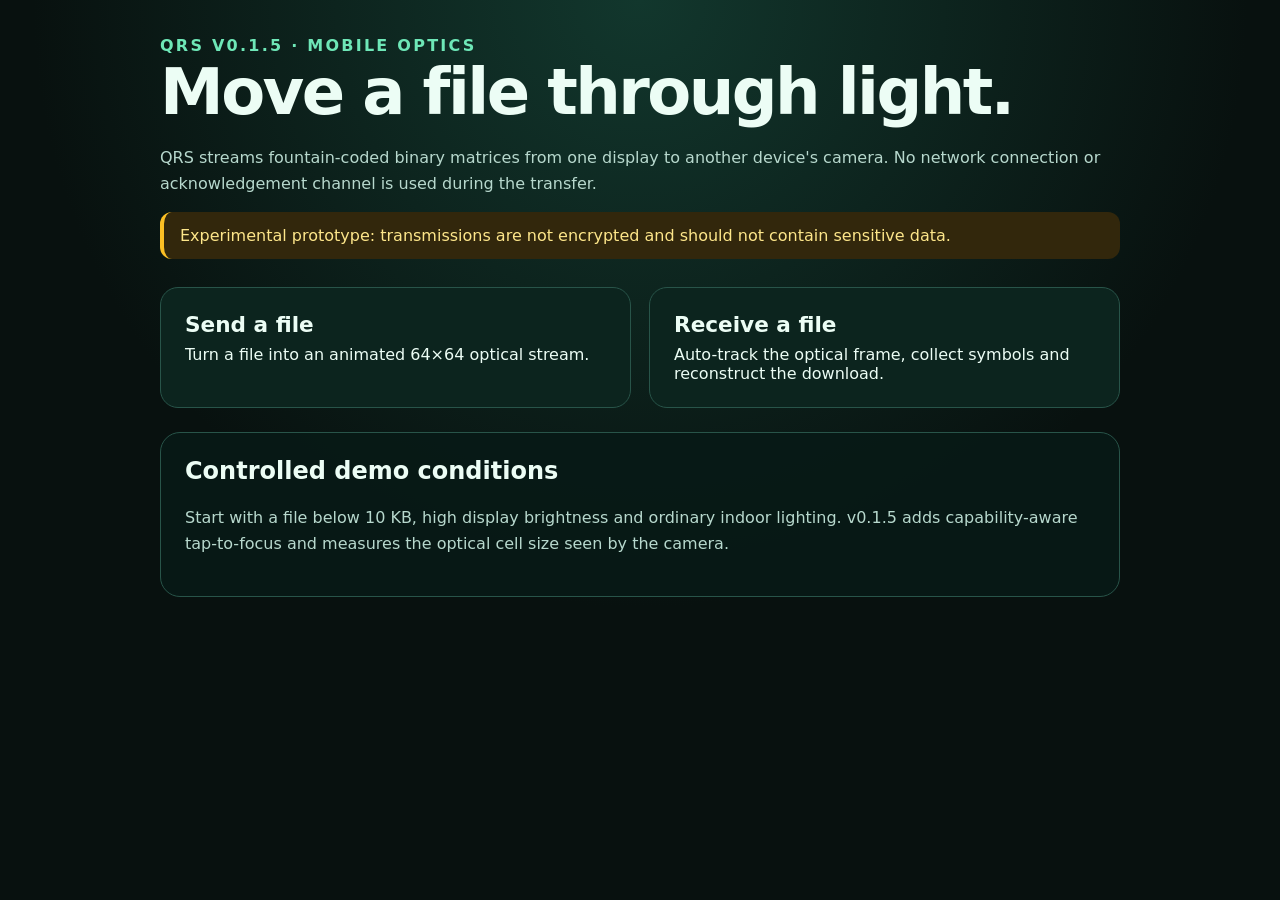
==== web/index.html @ 79ed8779 "Add mobile optics diagnostics and tap focus" ====
<!doctype html>
<html lang="en">
<head>
  <meta charset="utf-8">
  <meta name="viewport" content="width=device-width, initial-scale=1">
  <meta name="qrs-build" content="v0.1.5-mobile-optics-1">
  <title>QRS Optical Transfer</title>
  <link rel="stylesheet" href="styles.css?v=mobile-optics-1">
</head>
<body>
  <main>
    <div class="eyebrow">QRS v0.1.5 · Mobile Optics</div>
    <h1>Move a file through light.</h1>
    <p>QRS streams fountain-coded binary matrices from one display to another device's camera. No network connection or acknowledgement channel is used during the transfer.</p>
    <div class="status warning">Experimental prototype: transmissions are not encrypted and should not contain sensitive data.</div>
    <div class="grid">
      <a class="choice" href="send.html"><strong>Send a file</strong><span>Turn a file into an animated 64×64 optical stream.</span></a>
      <a class="choice" href="receive.html"><strong>Receive a file</strong><span>Auto-track the optical frame, collect symbols and reconstruct the download.</span></a>
    </div>
    <section class="panel">
      <h2>Controlled demo conditions</h2>
      <p>Start with a file below 10 KB, high display brightness and ordinary indoor lighting. v0.1.5 adds capability-aware tap-to-focus and measures the optical cell size seen by the camera.</p>
    </section>
  </main>
</body>
</html>
---- web/styles.css ----
:root {
  color-scheme: dark;
  font-family: Inter, ui-sans-serif, system-ui, sans-serif;
  background: #08110f;
  color: #ecfdf5;
}

* { box-sizing: border-box; }
body { margin: 0; min-height: 100vh; background: radial-gradient(circle at top, #12372d, #08110f 55%); }
main { width: min(960px, calc(100% - 32px)); margin: 0 auto; padding: 36px 0 56px; }
h1 { margin: 0 0 8px; font-size: clamp(2rem, 6vw, 4rem); letter-spacing: -0.04em; }
h2 { margin-top: 0; }
p { color: #b7d8cd; line-height: 1.6; }
a { color: inherit; }
.eyebrow { color: #6ee7b7; font-weight: 700; letter-spacing: 0.14em; text-transform: uppercase; }
.panel { margin-top: 24px; padding: 24px; border: 1px solid #285449; border-radius: 20px; background: rgba(7, 26, 22, 0.88); }
.actions { display: flex; flex-wrap: wrap; gap: 12px; margin-top: 20px; }
.button, button, input::file-selector-button {
  border: 0; border-radius: 999px; padding: 12px 18px; background: #6ee7b7; color: #06231a;
  font: inherit; font-weight: 800; text-decoration: none; cursor: pointer;
}
button.secondary, .button.secondary { background: #173d33; color: #d1fae5; }
button:disabled { opacity: 0.45; cursor: not-allowed; }
input[type="file"] { width: 100%; padding: 16px; border: 1px dashed #3a6e60; border-radius: 14px; color: #d1fae5; }
.controls { display: grid; grid-template-columns: repeat(auto-fit, minmax(190px, 1fr)); gap: 14px; margin-top: 16px; }
.controls label { display: grid; gap: 7px; color: #b7d8cd; font-weight: 700; }
select, input[type="range"] { width: 100%; }
.toggle span { display: flex; align-items: center; gap: 8px; min-height: 40px; color: #ecfdf5; }
.toggle input { width: 18px; height: 18px; accent-color: #6ee7b7; }
select { border: 1px solid #3a6e60; border-radius: 10px; padding: 10px; background: #102e27; color: #ecfdf5; font: inherit; }
output { color: #6ee7b7; font-variant-numeric: tabular-nums; }
.status { margin-top: 16px; padding: 14px 16px; border-radius: 12px; background: #102e27; color: #d1fae5; }
.warning { border-left: 4px solid #fbbf24; background: #32270c; color: #fde68a; }
.grid { display: grid; grid-template-columns: repeat(auto-fit, minmax(240px, 1fr)); gap: 18px; margin-top: 28px; }
.choice { display: block; padding: 24px; border: 1px solid #285449; border-radius: 18px; background: #0c241e; text-decoration: none; }
.choice:hover { border-color: #6ee7b7; transform: translateY(-2px); }
.choice strong { display: block; font-size: 1.35rem; margin-bottom: 8px; }
.matrix-shell { margin: 24px auto 0; width: min(100%, 760px); }
#matrix { width: 100%; aspect-ratio: 1; display: block; background: black; image-rendering: pixelated; }
.matrix-shell:fullscreen { width: 100vw; height: 100vh; margin: 0; background: #000; display: grid; place-items: center; }
.matrix-shell:fullscreen #matrix { width: min(100vw, 100vh); height: min(100vw, 100vh); }
#preview { width: 100%; display: block; border-radius: 14px; background: #020807; cursor: crosshair; touch-action: manipulation; }
.metrics { display: flex; flex-wrap: wrap; gap: 10px 22px; margin-top: 12px; color: #a7f3d0; font-variant-numeric: tabular-nums; }
progress { width: 100%; height: 14px; margin-top: 16px; accent-color: #6ee7b7; }
.back { display: inline-block; margin-bottom: 24px; color: #a7f3d0; }
.sr-only-video { position: absolute; width: 1px; height: 1px; opacity: 0; pointer-events: none; }
code { color: #a7f3d0; }
details { margin-top: 18px; color: #b7d8cd; }
summary { cursor: pointer; font-weight: 700; }
pre { white-space: pre-wrap; overflow-wrap: anywhere; padding: 12px; border-radius: 10px; background: #06110e; color: #a7f3d0; font-size: 0.82rem; line-height: 1.55; }
.advanced-controls { padding: 0 2px; }
.control-note { margin: 10px 0 0; font-size: 0.9rem; }

@media (max-width: 560px) {
  main { width: min(100% - 20px, 960px); padding-top: 22px; }
  .panel { padding: 16px; border-radius: 15px; }
}
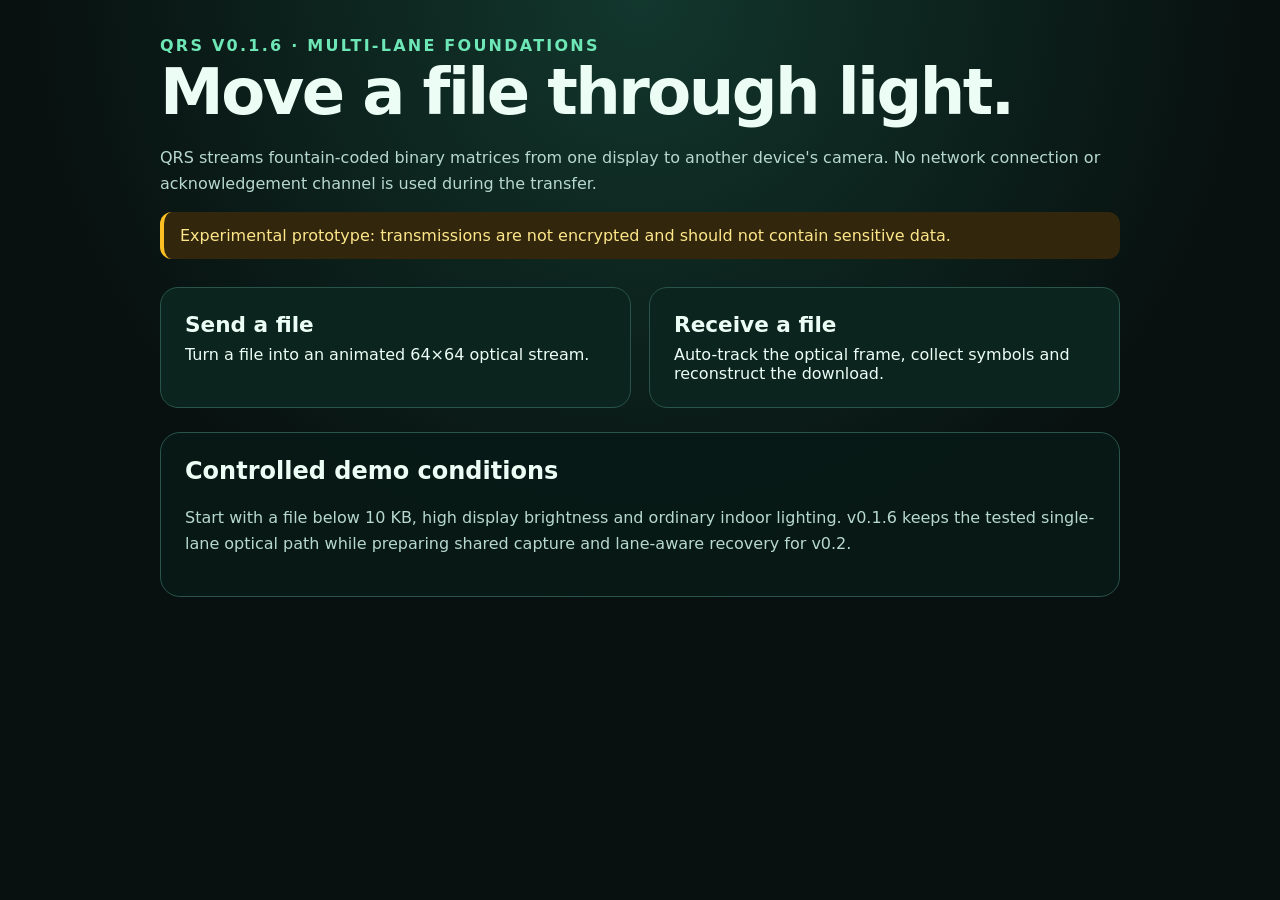
==== commit caea65f4: "Build v0.1.6 multi-lane foundations" ====
--- a/web/index.html
+++ b/web/index.html
@@ -3,13 +3,13 @@
 <head>
   <meta charset="utf-8">
   <meta name="viewport" content="width=device-width, initial-scale=1">
-  <meta name="qrs-build" content="v0.1.5-mobile-optics-1">
+  <meta name="qrs-build" content="v0.1.6-multilane-foundations-1">
   <title>QRS Optical Transfer</title>
-  <link rel="stylesheet" href="styles.css?v=mobile-optics-1">
+  <link rel="stylesheet" href="styles.css?v=multilane-foundations-1">
 </head>
 <body>
   <main>
-    <div class="eyebrow">QRS v0.1.5 · Mobile Optics</div>
+    <div class="eyebrow">QRS v0.1.6 · Multi-lane Foundations</div>
     <h1>Move a file through light.</h1>
     <p>QRS streams fountain-coded binary matrices from one display to another device's camera. No network connection or acknowledgement channel is used during the transfer.</p>
     <div class="status warning">Experimental prototype: transmissions are not encrypted and should not contain sensitive data.</div>
@@ -19,7 +19,7 @@
     </div>
     <section class="panel">
       <h2>Controlled demo conditions</h2>
-      <p>Start with a file below 10 KB, high display brightness and ordinary indoor lighting. v0.1.5 adds capability-aware tap-to-focus and measures the optical cell size seen by the camera.</p>
+      <p>Start with a file below 10 KB, high display brightness and ordinary indoor lighting. v0.1.6 keeps the tested single-lane optical path while preparing shared capture and lane-aware recovery for v0.2.</p>
     </section>
   </main>
 </body>
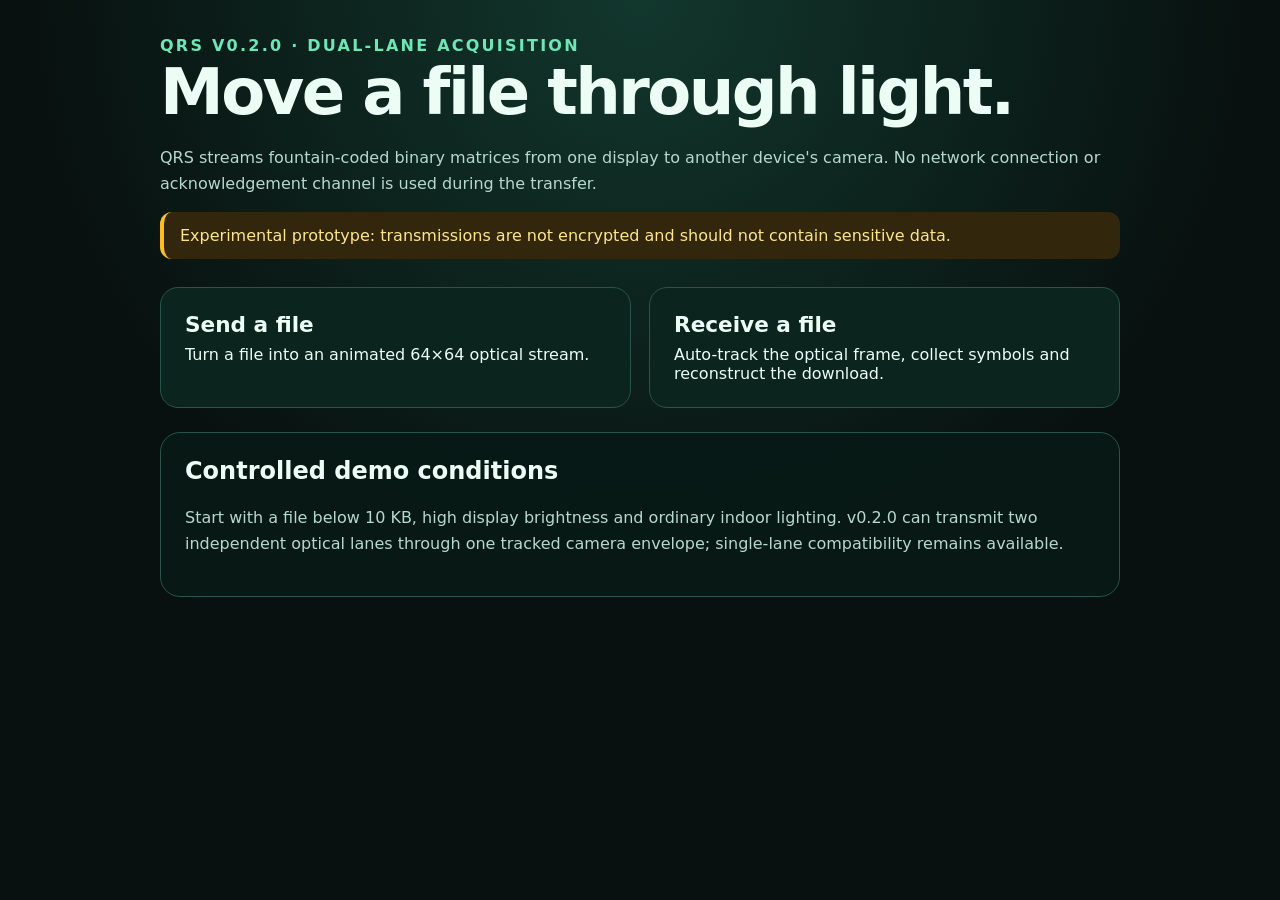
==== commit 9add70b9: "Build v0.2.0 dual-lane acquisition" ====
--- a/web/index.html
+++ b/web/index.html
@@ -3,13 +3,13 @@
 <head>
   <meta charset="utf-8">
   <meta name="viewport" content="width=device-width, initial-scale=1">
-  <meta name="qrs-build" content="v0.1.6-multilane-foundations-1">
+  <meta name="qrs-build" content="v0.2.0-dual-lane-acquisition-1">
   <title>QRS Optical Transfer</title>
-  <link rel="stylesheet" href="styles.css?v=multilane-foundations-1">
+  <link rel="stylesheet" href="styles.css?v=dual-lane-acquisition-1">
 </head>
 <body>
   <main>
-    <div class="eyebrow">QRS v0.1.6 · Multi-lane Foundations</div>
+    <div class="eyebrow">QRS v0.2.0 · Dual-Lane Acquisition</div>
     <h1>Move a file through light.</h1>
     <p>QRS streams fountain-coded binary matrices from one display to another device's camera. No network connection or acknowledgement channel is used during the transfer.</p>
     <div class="status warning">Experimental prototype: transmissions are not encrypted and should not contain sensitive data.</div>
@@ -19,7 +19,7 @@
     </div>
     <section class="panel">
       <h2>Controlled demo conditions</h2>
-      <p>Start with a file below 10 KB, high display brightness and ordinary indoor lighting. v0.1.6 keeps the tested single-lane optical path while preparing shared capture and lane-aware recovery for v0.2.</p>
+      <p>Start with a file below 10 KB, high display brightness and ordinary indoor lighting. v0.2.0 can transmit two independent optical lanes through one tracked camera envelope; single-lane compatibility remains available.</p>
     </section>
   </main>
 </body>
--- a/web/styles.css
+++ b/web/styles.css
@@ -36,9 +36,10 @@
 .choice:hover { border-color: #6ee7b7; transform: translateY(-2px); }
 .choice strong { display: block; font-size: 1.35rem; margin-bottom: 8px; }
 .matrix-shell { margin: 24px auto 0; width: min(100%, 760px); }
-#matrix { width: 100%; aspect-ratio: 1; display: block; background: black; image-rendering: pixelated; }
+#matrix { width: 100%; height: auto; display: block; background: black; image-rendering: pixelated; }
+.matrix-shell.dual-lane { width: min(100%, 460px); }
 .matrix-shell:fullscreen { width: 100vw; height: 100vh; margin: 0; background: #000; display: grid; place-items: center; }
-.matrix-shell:fullscreen #matrix { width: min(100vw, 100vh); height: min(100vw, 100vh); }
+.matrix-shell:fullscreen #matrix { width: auto; height: auto; max-width: 100vw; max-height: 100vh; }
 #preview { width: 100%; display: block; border-radius: 14px; background: #020807; cursor: crosshair; touch-action: manipulation; }
 .metrics { display: flex; flex-wrap: wrap; gap: 10px 22px; margin-top: 12px; color: #a7f3d0; font-variant-numeric: tabular-nums; }
 progress { width: 100%; height: 14px; margin-top: 16px; accent-color: #6ee7b7; }
@@ -50,6 +51,11 @@
 pre { white-space: pre-wrap; overflow-wrap: anywhere; padding: 12px; border-radius: 10px; background: #06110e; color: #a7f3d0; font-size: 0.82rem; line-height: 1.55; }
 .advanced-controls { padding: 0 2px; }
 .control-note { margin: 10px 0 0; font-size: 0.9rem; }
+.safety-confirm { display: flex; align-items: center; gap: 9px; margin-top: 10px; color: #fff7d6; font-weight: 700; }
+.safety-confirm input { width: 18px; height: 18px; accent-color: #fbbf24; }
+.diagnostic-groups { margin-top: 18px; }
+.diagnostic-groups details { border-top: 1px solid #285449; padding-top: 12px; }
+.diagnostic-groups pre { margin-bottom: 8px; }
 
 @media (max-width: 560px) {
   main { width: min(100% - 20px, 960px); padding-top: 22px; }
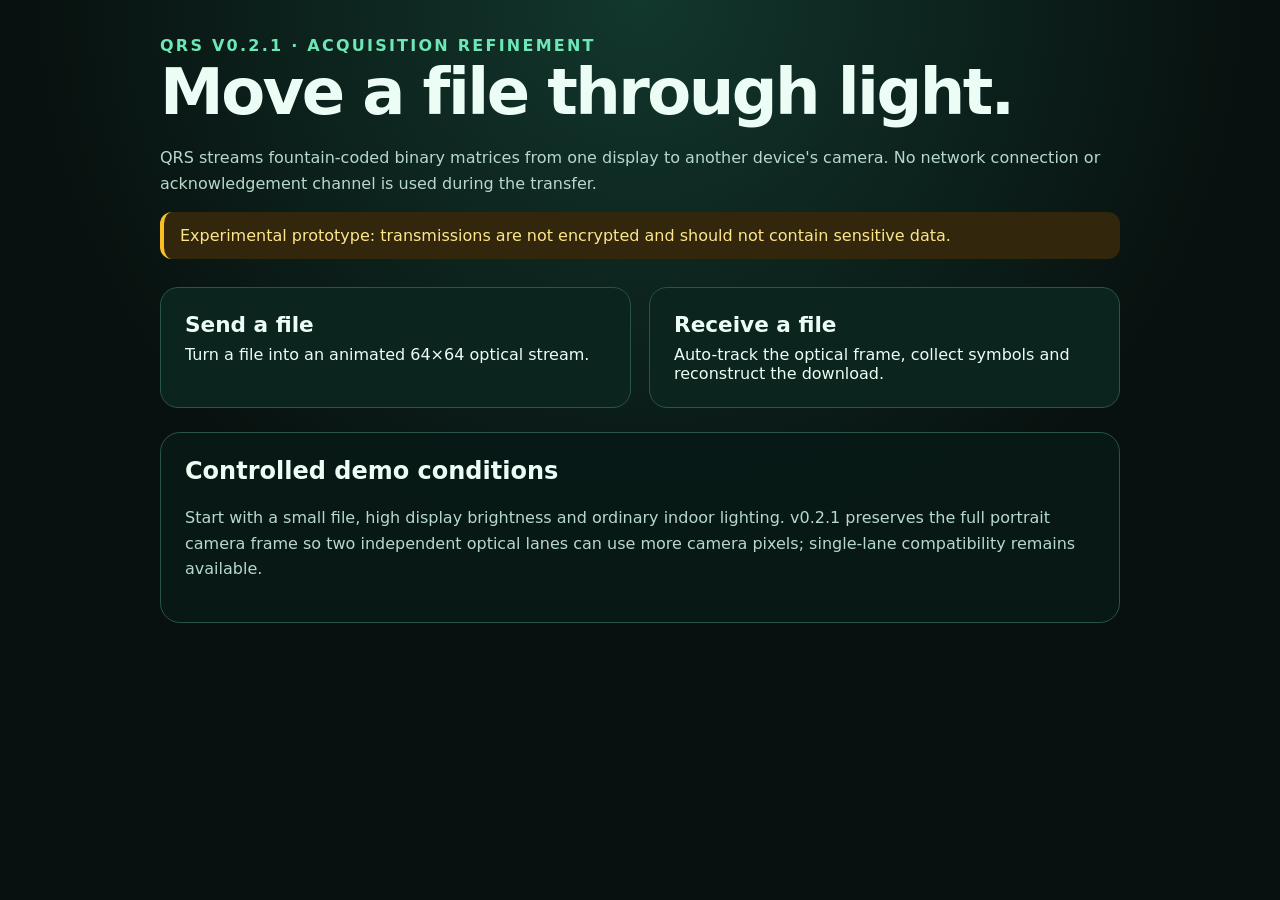
==== commit d3253da9: "Refine v0.2.1 portrait acquisition" ====
--- a/web/index.html
+++ b/web/index.html
@@ -3,13 +3,13 @@
 <head>
   <meta charset="utf-8">
   <meta name="viewport" content="width=device-width, initial-scale=1">
-  <meta name="qrs-build" content="v0.2.0-dual-lane-acquisition-1">
+  <meta name="qrs-build" content="v0.2.1-acquisition-refinement-1">
   <title>QRS Optical Transfer</title>
-  <link rel="stylesheet" href="styles.css?v=dual-lane-acquisition-1">
+  <link rel="stylesheet" href="styles.css?v=acquisition-refinement-1">
 </head>
 <body>
   <main>
-    <div class="eyebrow">QRS v0.2.0 · Dual-Lane Acquisition</div>
+    <div class="eyebrow">QRS v0.2.1 · Acquisition Refinement</div>
     <h1>Move a file through light.</h1>
     <p>QRS streams fountain-coded binary matrices from one display to another device's camera. No network connection or acknowledgement channel is used during the transfer.</p>
     <div class="status warning">Experimental prototype: transmissions are not encrypted and should not contain sensitive data.</div>
@@ -19,7 +19,7 @@
     </div>
     <section class="panel">
       <h2>Controlled demo conditions</h2>
-      <p>Start with a file below 10 KB, high display brightness and ordinary indoor lighting. v0.2.0 can transmit two independent optical lanes through one tracked camera envelope; single-lane compatibility remains available.</p>
+      <p>Start with a small file, high display brightness and ordinary indoor lighting. v0.2.1 preserves the full portrait camera frame so two independent optical lanes can use more camera pixels; single-lane compatibility remains available.</p>
     </section>
   </main>
 </body>
